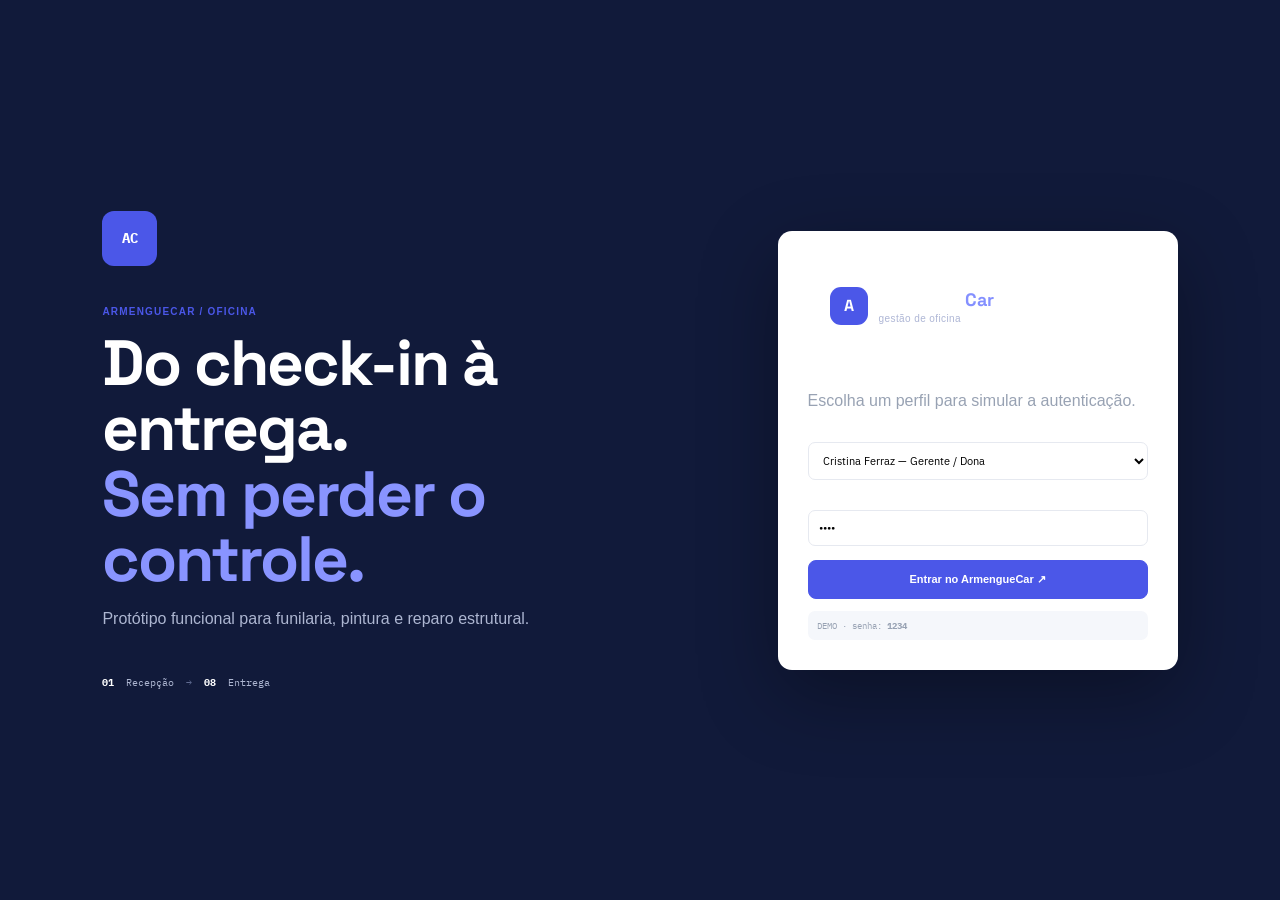
==== Frontend/index.html @ ece939ba "Organiza estrutura e corrige inicialização local" ====
<!doctype html>
<html lang="pt-BR">
  <head>
    <meta charset="UTF-8" />
    <meta name="viewport" content="width=device-width,initial-scale=1" />
    <title>ArmengueCar — Gestão de Oficina</title>
    <link rel="preconnect" href="https://fonts.googleapis.com" />
    <link
      href="https://fonts.googleapis.com/css2?family=IBM+Plex+Mono:wght@400;500;600&family=IBM+Plex+Sans:wght@400;500;600;700&family=Space+Grotesk:wght@500;600;700&display=swap"
      rel="stylesheet"
    />
    <link rel="stylesheet" href="css/base.css" />
    <link rel="stylesheet" href="css/layout.css" />
    <link rel="stylesheet" href="css/components.css" />
    <link rel="stylesheet" href="css/login.css" />
    <link rel="stylesheet" href="css/responsive.css" />
  </head>
  <body>
    <div id="login" class="login-screen">
      <div class="login-copy">
        <div class="login-mark">AC</div>
        <span class="eyebrow">ARMENGUECAR / OFICINA</span>
        <h1>Do check-in à entrega.<br /><em>Sem perder o controle.</em></h1>
        <p>Protótipo funcional para funilaria, pintura e reparo estrutural.</p>
        <div class="login-flow"><b>01</b> Recepção <i>→</i><b>08</b> Entrega</div>
      </div>
      <form id="loginForm" class="login-card">
        <div class="brand">
          <div class="brand-mark">A</div>
          <div>
            <strong>Armengue<span>Car</span></strong
            ><small>gestão de oficina</small>
          </div>
        </div>
        <h2>Acessar sistema</h2>
        <p class="muted">Escolha um perfil para simular a autenticação.</p>
        <label
          >Perfil<select id="loginRole">
            <option value="gerente">Cristina Ferraz — Gerente / Dona</option>
            <option value="mecanico">Marcos Andrade — Mecânico / Funileiro</option>
            <option value="cliente">Eduardo Ramos — Cliente</option>
            <option value="admin">Paula Menezes — Administradora</option>
          </select></label
        ><label>Senha<input type="password" value="1234" /></label
        ><button class="btn primary full">Entrar no ArmengueCar ↗</button>
        <div class="demo-note">DEMO · senha: <b>1234</b></div>
      </form>
    </div>
    <div class="app-shell hidden" id="shell">
      <aside class="sidebar" id="sidebar">
        <div class="brand">
          <div class="brand-mark">A</div>
          <div>
            <strong>Armengue<span>Car</span></strong
            ><small>gestão de oficina</small>
          </div>
        </div>
        <div class="role-card">
          <div class="avatar avatar-blue" id="roleAvatar">CF</div>
          <div>
            <strong id="currentUserName">Cristina Ferraz</strong><span id="currentUserRole">Gerente / Dona</span>
          </div>
          <button class="icon-btn" id="roleBtn">↕</button>
        </div>
        <nav class="nav" id="nav">
          <button class="nav-item active" data-view="dashboard"><span>▦</span>Visão geral</button
          ><button class="nav-item" data-view="kanban"><span>▤</span>Kanban</button
          ><button class="nav-item" data-view="orders"><span>▣</span>Ordens de serviço</button
          ><button class="nav-item" data-view="clients"><span>♙</span>Clientes e veículos</button
          ><button class="nav-item" data-view="stock">
            <span>◫</span>Estoque <b class="nav-count" id="stockCount">0</b></button
          ><button class="nav-item" data-view="reports"><span>◒</span>Indicadores</button
          ><button class="nav-item" data-view="notifications">
            <span>◌</span>Notificações <b class="nav-count" id="notifCount">0</b></button
          ><button class="nav-item" data-view="portal"><span>▱</span>Portal do cliente</button>
          <div class="nav-sep"></div>
          <button class="nav-item" data-view="users" data-role="admin"><span>♙</span>Usuários</button
          ><button class="nav-item" data-view="audit" data-role="admin"><span>⌁</span>Auditoria</button
          ><button class="nav-item" data-view="settings"><span>⚙</span>Configurações</button>
        </nav>
        <div class="sidebar-bottom">
          <div class="status-dot"><i></i>Sistema operacional</div>
          <button class="logout" id="logoutBtn">↪ Sair</button>
        </div>
      </aside>
      <main class="main">
        <header class="topbar">
          <button class="mobile-menu" id="mobileMenu">☰</button>
          <div class="breadcrumbs"><span>ArmengueCar</span><b>/</b><strong id="pageTitle">Visão geral</strong></div>
          <div class="top-actions"><button class="top-icon" id="searchBtn">⌕</button></div>
        </header>
        <section class="content" id="app"></section>
      </main>
    </div>
    <div class="modal-backdrop hidden" id="modalBackdrop"><div class="modal" id="modal"></div></div>
    <div class="toast hidden" id="toast"></div>
    <script src="js/utils.js"></script>
    <script src="js/data.js"></script>
    <script src="js/state.js"></script>
    <script src="js/views.js"></script>
    <script src="js/order-detail.js"></script>
    <script src="js/modals.js"></script>
    <script src="js/actions.js"></script>
    <script src="js/main.js"></script>
  </body>
</html>
---- Frontend/css/base.css ----
/* ===== Variáveis globais ===== */
:root {
  --navy: #111a3a;
  --royal: #4b57e8;
  --royal2: #6873ff;
  --ice: #f5f7fb;
  --ink: #18213d;
  --slate: #667085;
  --muted: #98a2b3;
  --line: #e6e9f0;
  --green: #168a5b;
  --green-bg: #eaf8f1;
  --amber: #b36a00;
  --amber-bg: #fff5df;
  --red: #c83f55;
  --red-bg: #fff0f2;
  --cyan: #087f9f;
  --cyan-bg: #eaf8fc;
  --shadow: 0 14px 40px rgba(22, 32, 72, .08);
}

/* ===== Reset básico ===== */
* {
  box-sizing: border-box;
}

html, body {
  margin: 0;
  min-height: 100%;
  font-family: "DM Sans", sans-serif;
  color: var(--ink);
  background: var(--ice);
}

button, input, select, textarea {
  font: inherit;
}

button {
  cursor: pointer;
}

/* ===== Utilitários ===== */
.muted {
  color: var(--muted);
}

.hidden {
  display: none !important;
}

.full {
  width: 100%;
}
---- Frontend/css/layout.css ----
/* ===== Estrutura geral do app ===== */
.app-shell {
  display: flex;
  min-height: 100vh;
}

/* ===== Sidebar ===== */
.sidebar {
  width: 254px;
  background: var(--navy);
  color: #fff;
  display: flex;
  flex-direction: column;
  position: fixed;
  inset: 0 auto 0 0;
  z-index: 20;
}

.brand {
  display: flex;
  align-items: center;
  gap: 11px;
  padding: 26px 22px 20px;
}
.brand-mark {
  width: 38px;
  height: 38px;
  border-radius: 11px;
  background: var(--royal);
  display: grid;
  place-items: center;
  font-family: "Space Grotesk";
  font-weight: 700;
}
.brand strong {
  display: block;
  font-family: "Space Grotesk";
  font-size: 18px;
}
.brand strong span {
  color: #8490ff;
}
.brand small {
  display: block;
  color: #aeb6d5;
  font-size: 10px;
  margin-top: 2px;
  letter-spacing: .04em;
}

.role-card {
  margin: 10px 14px 20px;
  padding: 12px;
  border: 1px solid rgba(255, 255, 255, .11);
  background: rgba(255, 255, 255, .05);
  border-radius: 12px;
  display: flex;
  align-items: center;
  gap: 10px;
}
.role-card > div:nth-child(2) {
  min-width: 0;
  flex: 1;
}
.role-card strong, .role-card span {
  display: block;
  white-space: nowrap;
  overflow: hidden;
  text-overflow: ellipsis;
}
.role-card strong {
  font-size: 12px;
}
.role-card span {
  font-size: 10px;
  color: #aeb6d5;
  margin-top: 2px;
}
.icon-btn {
  background: transparent;
  border: 0;
  color: #b9c2e7;
}

.avatar {
  width: 32px;
  height: 32px;
  border-radius: 50%;
  display: grid;
  place-items: center;
  font-size: 10px;
  font-weight: 700;
  flex: none;
}
.avatar-blue { background: #e4e8ff; color: #4450db; }
.avatar-green { background: #dff6eb; color: #168a5b; }
.avatar-orange { background: #fff0d5; color: #a76100; }
.avatar-purple { background: #eee8ff; color: #6b45c8; }

.nav {
  padding: 0 12px;
}
.nav-item {
  width: 100%;
  border: 0;
  background: transparent;
  color: #b7c0de;
  padding: 11px 12px;
  border-radius: 9px;
  text-align: left;
  display: flex;
  align-items: center;
  gap: 11px;
  font-size: 12px;
  margin-bottom: 3px;
}
.nav-item span {
  width: 18px;
  text-align: center;
  font-size: 16px;
}
.nav-item:hover, .nav-item.active {
  background: #242e57;
  color: #fff;
}
.nav-item.active {
  box-shadow: inset 3px 0 var(--royal2);
}
.nav-count {
  margin-left: auto;
  background: #f3b64a;
  color: #30210a;
  border-radius: 10px;
  padding: 2px 6px;
  font-size: 9px;
}
.nav-sep {
  height: 1px;
  background: rgba(255, 255, 255, .1);
  margin: 13px 8px;
}

.sidebar-bottom {
  margin-top: auto;
  padding: 16px;
  border-top: 1px solid rgba(255, 255, 255, .09);
  display: flex;
  justify-content: space-between;
  align-items: center;
}
.status-dot {
  font-size: 9px;
  color: #aeb6d5;
}
.status-dot i {
  display: inline-block;
  width: 6px;
  height: 6px;
  background: #2ed18c;
  border-radius: 50%;
  margin-right: 5px;
}
.logout {
  border: 0;
  background: transparent;
  color: #aeb6d5;
  font-size: 10px;
}

/* ===== Área principal ===== */
.main {
  margin-left: 254px;
  min-width: 0;
  flex: 1;
}
.topbar {
  height: 68px;
  background: #fff;
  border-bottom: 1px solid var(--line);
  display: flex;
  align-items: center;
  justify-content: space-between;
  padding: 0 34px;
  position: sticky;
  top: 0;
  z-index: 10;
}
.breadcrumbs {
  display: flex;
  gap: 9px;
  align-items: center;
  font-size: 12px;
}
.breadcrumbs span { color: var(--muted); }
.breadcrumbs b { color: #c5cad5; }
.top-actions {
  display: flex;
  align-items: center;
  gap: 12px;
}
.top-icon {
  width: 32px;
  height: 32px;
  border: 1px solid var(--line);
  border-radius: 8px;
  background: #fff;
  color: var(--slate);
  position: relative;
}
.mobile-menu {
  display: none;
  border: 0;
  background: transparent;
  font-size: 22px;
}

.content {
  padding: 30px 34px 50px;
  max-width: 1500px;
  margin: auto;
}

.page-head {
  display: flex;
  justify-content: space-between;
  align-items: flex-start;
  gap: 20px;
  margin-bottom: 26px;
}
.eyebrow {
  font-size: 10px;
  text-transform: uppercase;
  letter-spacing: .12em;
  color: var(--royal);
  font-weight: 700;
}
.page-head h1 {
  font: 700 27px "Space Grotesk";
  margin: 6px 0;
}
.page-head p {
  margin: 0;
  color: var(--slate);
  font-size: 12px;
}
.actions {
  display: flex;
  gap: 8px;
  flex-wrap: wrap;
}

.grid-2 {
  display: grid;
  grid-template-columns: 1.45fr .85fr;
  gap: 16px;
}
---- Frontend/css/components.css ----
/* ===== Botões ===== */
.btn {
  border: 1px solid var(--line);
  background: #fff;
  border-radius: 8px;
  padding: 9px 13px;
  font-size: 11px;
  font-weight: 700;
  color: var(--ink);
}
.btn:hover { border-color: #c8cce0; }
.btn.primary { background: var(--royal); border-color: var(--royal); color: #fff; }
.btn.success { background: var(--green); border-color: var(--green); color: #fff; }
.btn.danger { background: var(--red-bg); border-color: #ffd1d8; color: var(--red); }
.btn.sm { padding: 7px 9px; font-size: 10px; }

/* ===== Cards e KPIs ===== */
.kpis {
  display: grid;
  grid-template-columns: repeat(4, 1fr);
  gap: 14px;
  margin-bottom: 18px;
}
.card {
  background: #fff;
  border: 1px solid var(--line);
  border-radius: 12px;
  box-shadow: 0 3px 12px rgba(20, 30, 70, .025);
}
.kpi { padding: 18px; }
.kpi-top {
  display: flex;
  justify-content: space-between;
  color: var(--slate);
  font-size: 10px;
}
.kpi strong {
  display: block;
  font: 700 24px "Space Grotesk";
  margin: 12px 0 3px;
}
.trend { font-size: 9px; color: var(--green); }
.kpi-click { cursor: pointer; transition: .15s; }
.kpi-click:hover { box-shadow: var(--shadow); transform: translateY(-1px); }

.card-head {
  padding: 16px 18px;
  border-bottom: 1px solid var(--line);
  display: flex;
  justify-content: space-between;
  align-items: center;
}
.card-head h2 { font: 600 14px "Space Grotesk"; margin: 0; }
.card-head small { font-size: 9px; color: var(--slate); }
.card-body { padding: 18px; }

/* ===== Fluxo operacional (dashboard) ===== */
.status-strip {
  display: grid;
  grid-template-columns: repeat(8, minmax(120px, 1fr));
  gap: 8px;
  overflow: auto;
}
.status-chip {
  padding: 10px;
  border: 1px solid var(--line);
  border-radius: 9px;
  background: #fff;
  min-width: 125px;
}
.status-chip b { font: 700 18px "Space Grotesk"; display: block; }
.status-chip span { font-size: 9px; color: var(--slate); display: block; margin-top: 2px; }
.status-chip .bar { height: 3px; background: #e8ebf2; margin-top: 9px; border-radius: 5px; overflow: hidden; }
.status-chip .bar i { display: block; height: 100%; background: var(--royal); width: 60%; }

.list { display: flex; flex-direction: column; }
.list-row {
  display: grid;
  grid-template-columns: 1fr auto;
  gap: 10px;
  padding: 12px 0;
  border-bottom: 1px solid var(--line);
  align-items: center;
}
.list-row:last-child { border-bottom: 0; }
.list-main { display: flex; gap: 10px; align-items: center; }
.car-thumb {
  width: 42px;
  height: 34px;
  border-radius: 8px;
  background: #eef0f5;
  display: grid;
  place-items: center;
  font-size: 17px;
}
.list-row strong { font-size: 11px; }
.list-row span { font-size: 9px; color: var(--slate); display: block; margin-top: 2px; }

/* ===== Badges ===== */
.badge {
  display: inline-flex;
  align-items: center;
  border-radius: 20px;
  padding: 4px 8px;
  font-size: 8px;
  font-weight: 700;
}
.badge.blue { background: #eceeff; color: #4854df; }
.badge.green { background: var(--green-bg); color: var(--green); }
.badge.amber { background: var(--amber-bg); color: var(--amber); }
.badge.red { background: var(--red-bg); color: var(--red); }
.badge.gray { background: #f0f2f5; color: #687385; }
.badge.cyan { background: var(--cyan-bg); color: var(--cyan); }

/* ===== Tabelas ===== */
.table-wrap { overflow: auto; }
.data-table { width: 100%; border-collapse: collapse; }
.data-table th, .data-table td {
  text-align: left;
  padding: 12px 14px;
  border-bottom: 1px solid var(--line);
  font-size: 10px;
  white-space: nowrap;
}
.data-table th {
  font-size: 9px;
  text-transform: uppercase;
  letter-spacing: .07em;
  color: var(--muted);
  font-weight: 700;
  background: #fbfcfe;
}
.data-table tr:hover td { background: #fafbff; }

/* ===== Kanban ===== */
.kanban {
  display: grid;
  grid-template-columns: repeat(8, minmax(210px, 1fr));
  gap: 10px;
  overflow: auto;
  padding-bottom: 10px;
}
.kanban-col {
  background: #eef1f6;
  border-radius: 10px;
  padding: 9px;
  min-height: 500px;
}
.kanban-title {
  display: flex;
  justify-content: space-between;
  align-items: center;
  padding: 5px 4px 10px;
}
.kanban-title strong { font-size: 10px; }
.kanban-title span { font-size: 9px; color: var(--slate); }
.kanban-card {
  background: #fff;
  border: 1px solid var(--line);
  border-radius: 9px;
  padding: 11px;
  margin-bottom: 8px;
  box-shadow: 0 2px 5px rgba(30, 40, 80, .03);
}
.kanban-card:hover { box-shadow: var(--shadow); transform: translateY(-1px); }
.kanban-card .tag { font-size: 8px; color: var(--royal); font-weight: 700; }
.kanban-card h4 { font-size: 11px; margin: 7px 0 3px; }
.kanban-card p { font-size: 9px; color: var(--slate); margin: 0 0 10px; }
.kanban-foot { display: flex; justify-content: space-between; align-items: center; }
.mini-avatar {
  width: 22px;
  height: 22px;
  border-radius: 50%;
  display: grid;
  place-items: center;
  font-size: 7px;
  font-weight: 700;
  background: #e9ecff;
  color: #4b57e8;
}

/* ===== Filtros e campos ===== */
.filters { display: flex; gap: 8px; flex-wrap: wrap; margin-bottom: 16px; }
.field {
  height: 34px;
  border: 1px solid var(--line);
  background: #fff;
  border-radius: 8px;
  padding: 0 10px;
  font-size: 10px;
  color: var(--slate);
  outline: none;
}

/* ===== Estoque / progresso ===== */
.stock-low { color: var(--red); font-weight: 700; }
.stock-ok { color: var(--green); font-weight: 700; }
.progress {
  height: 6px;
  background: #edf0f5;
  border-radius: 9px;
  overflow: hidden;
  min-width: 80px;
}
.progress i { height: 100%; display: block; background: var(--royal); }

/* ===== Indicadores (relatórios) ===== */
.mini-bars { display: flex; align-items: end; gap: 10px; height: 180px; }
.mini-bars > div { flex: 1; text-align: center; font: 8px 'IBM Plex Mono'; color: var(--muted); }
.mini-bars i {
  display: block;
  background: var(--royal);
  width: 70%;
  margin: 0 auto 5px;
  border-radius: 4px 4px 0 0;
}

/* ===== Notificações ===== */
.notification {
  padding: 13px 0;
  border-bottom: 1px solid var(--line);
  display: flex;
  gap: 11px;
}
.notification:last-child { border-bottom: 0; }
.n-dot { width: 8px; height: 8px; border-radius: 50%; margin-top: 4px; background: var(--royal); }
.notification h4 { font-size: 10px; margin: 0 0 4px; }
.notification p { font-size: 9px; color: var(--slate); margin: 0; }
.notification time { font-size: 8px; color: var(--muted); }
.notification-click { cursor: pointer; border-radius: 9px; transition: .15s; }
.notification-click:hover { background: #fafbff; }

/* ===== Estado vazio ===== */
.empty { padding: 50px 20px; text-align: center; color: var(--slate); }
.empty strong { display: block; color: var(--ink); margin-bottom: 5px; }

/* ===== Modais ===== */
.modal-backdrop {
  position: fixed;
  inset: 0;
  background: rgba(10, 17, 39, .48);
  z-index: 50;
  display: grid;
  place-items: center;
  padding: 20px;
}
.modal {
  background: #fff;
  border-radius: 14px;
  width: min(700px, 100%);
  max-height: 90vh;
  overflow: auto;
  box-shadow: 0 30px 80px rgba(0, 0, 0, .25);
}
.modal-head {
  padding: 18px 20px;
  border-bottom: 1px solid var(--line);
  display: flex;
  justify-content: space-between;
}
.modal-head h2 { font: 600 17px "Space Grotesk"; margin: 0; }
.modal-close { border: 0; background: #f1f3f7; width: 28px; height: 28px; border-radius: 7px; }
.modal-body { padding: 20px; }
.form-grid { display: grid; grid-template-columns: 1fr 1fr; gap: 12px; }
.form-field label { display: block; font-size: 9px; color: var(--slate); margin-bottom: 5px; }
.form-field input, .form-field select, .form-field textarea {
  width: 100%;
  border: 1px solid var(--line);
  border-radius: 8px;
  padding: 9px;
  font-size: 10px;
  outline: none;
}
.form-field textarea { min-height: 90px; resize: vertical; }
.form-field small { display: block; margin-top: 5px; font-size: 9px; }
.form-full { grid-column: 1 / -1; }
.modal-actions { display: flex; justify-content: flex-end; gap: 8px; margin-top: 18px; }
.toast {
  position: fixed;
  right: 24px;
  bottom: 24px;
  background: var(--navy);
  color: #fff;
  padding: 12px 16px;
  border-radius: 9px;
  font-size: 10px;
  z-index: 70;
  box-shadow: var(--shadow);
}

/* ===== Detalhe da OS ===== */
.detail-grid { display: grid; grid-template-columns: 1.3fr .7fr; gap: 16px; }
.detail-actions { display: flex; gap: 8px; flex-wrap: wrap; margin-top: 12px; }
.timeline { position: relative; }
.timeline-item { display: flex; gap: 12px; padding: 0 0 18px; }
.timeline-dot {
  width: 12px;
  height: 12px;
  border-radius: 50%;
  background: var(--royal);
  border: 3px solid #e7e9ff;
  flex: none;
  margin-top: 3px;
}
.timeline-item strong { font-size: 10px; }
.timeline-item p { font-size: 9px; color: var(--slate); margin: 3px 0 0; }

.check { display: flex; align-items: center; gap: 8px; padding: 10px 0; border-bottom: 1px solid var(--line); font-size: 10px; }
.check input { accent-color: var(--royal); }
.checklist { display: grid; gap: 8px; }
.check-row {
  display: flex;
  gap: 8px;
  align-items: center;
  border: 1px solid var(--line);
  border-radius: 7px;
  padding: 10px;
  font-size: 10px;
}
.check-row input { accent-color: var(--royal); }

.evidence-grid { display: grid; grid-template-columns: repeat(3, 1fr); gap: 8px; }
.evidence-photo {
  height: 110px;
  border-radius: 8px;
  border: 1px solid var(--line);
  background: linear-gradient(135deg, #dfe4ef, #f9fafc);
  display: grid;
  place-items: center;
  font: 9px 'IBM Plex Mono';
  color: #79839a;
}
.evidence-add {
  cursor: pointer;
  border: 1px dashed #c8cce0;
  color: var(--slate);
  font: 9px 'IBM Plex Mono';
  text-align: center;
  transition: .15s;
}
.evidence-add:hover { border-color: var(--royal); color: var(--royal); background: #fafbff; }

.rule-box {
  background: #fafbfe;
  border: 1px dashed #cbd1df;
  padding: 11px;
  border-radius: 8px;
  font-size: 10px;
  margin: 7px 0;
}
.rule-box b { display: block; font-size: 9px; margin-bottom: 3px; }

/* ===== Portal do cliente ===== */
.portal-track { display: grid; grid-template-columns: repeat(8, 1fr); gap: 3px; }
.portal-step { text-align: center; font-size: 8px; color: #8b93a5; }
.portal-step i { height: 5px; background: #e3e7ef; display: block; margin-bottom: 6px; border-radius: 3px; }
.portal-step.done i, .portal-step.current i { background: var(--royal); }

/* ===== Usuários / permissões ===== */
.permission-grid { display: grid; grid-template-columns: 1fr 1fr; gap: 8px; }
.perm-head { display: flex; align-items: center; gap: 12px; margin-bottom: 6px; }
.perm-head strong { display: block; font-size: 12px; }
.perm-head span { font-size: 10px; }
.row-actions { display: flex; gap: 6px; flex-wrap: wrap; }
---- Frontend/css/login.css ----
.login-screen {
  min-height: 100vh;
  background: var(--navy);
  display: grid;
  grid-template-columns: 1.2fr .8fr;
  gap: 7%;
  align-items: center;
  padding: 5% 8%;
  color: #fff;
}
.login-copy h1 {
  font: 700 clamp(38px, 5vw, 65px) 'Space Grotesk';
  line-height: 1.02;
  letter-spacing: -2px;
  margin: 12px 0 18px;
}
.login-copy h1 em { color: #8994ff; font-style: normal; }
.login-copy p { color: #adb6d1; max-width: 480px; }
.login-mark {
  width: 55px;
  height: 55px;
  display: grid;
  place-items: center;
  background: var(--royal);
  border-radius: 12px;
  font: 700 14px 'IBM Plex Mono';
  margin-bottom: 35px;
}
.login-flow {
  margin-top: 48px;
  font: 10px 'IBM Plex Mono';
  color: #adb6d1;
  display: flex;
  gap: 12px;
}
.login-flow b { color: #fff; }
.login-flow i { color: #606b91; }

.login-card {
  background: #fff;
  color: var(--text);
  padding: 30px;
  border-radius: 14px;
  max-width: 450px;
  width: 100%;
  box-shadow: 0 25px 80px #0005;
}
.login-card h2 { font: 700 24px 'Space Grotesk'; margin: 0 0 5px; }
.login-card label { display: grid; gap: 5px; margin: 14px 0; font-size: 10px; font-weight: 600; }
.login-card input, .login-card select {
  border: 1px solid var(--line);
  border-radius: 7px;
  padding: 10px;
  font: 11px 'IBM Plex Sans';
  background: #fff;
}
.login-card .full { width: 100%; padding: 12px; }

.demo-note {
  margin-top: 12px;
  background: var(--ice);
  padding: 9px;
  border-radius: 7px;
  font: 9px 'IBM Plex Mono';
  color: var(--muted);
}
---- Frontend/css/responsive.css ----
@media (max-width: 1100px) {
  .sidebar { width: 220px; }
  .main { margin-left: 220px; }
  .kpis { grid-template-columns: repeat(2, 1fr); }
  .status-strip { grid-template-columns: repeat(4, 1fr); }
  .grid-2, .detail-grid { grid-template-columns: 1fr; }
}

@media (max-width: 760px) {
  .sidebar { transform: translateX(-100%); transition: .2s; width: 260px; }
  .sidebar.open { transform: none; }
  .main { margin-left: 0; }
  .topbar { padding: 0 16px; }
  .mobile-menu { display: block; }
  .content { padding: 22px 16px 40px; }
  .kpis { grid-template-columns: 1fr 1fr; }
  .page-head { display: block; }
  .actions { margin-top: 14px; }
  .status-strip { grid-template-columns: repeat(2, 1fr); }
  .form-grid { grid-template-columns: 1fr; }
  .form-full { grid-column: auto; }
}

@media (max-width: 480px) {
  .kpis { grid-template-columns: 1fr; }
  .content { padding: 18px 12px; }
  .page-head h1 { font-size: 23px; }
  .permission-grid { grid-template-columns: 1fr; }
}

@media (max-width: 850px) {
  .login-screen { grid-template-columns: 1fr; padding: 25px; }
  .login-copy { display: none; }
  .sidebar { z-index: 40; }
  .content { padding: 18px 14px; }
  .evidence-grid { grid-template-columns: 1fr 1fr; }
  .portal-track { overflow: auto; grid-template-columns: repeat(8, 95px); }
}
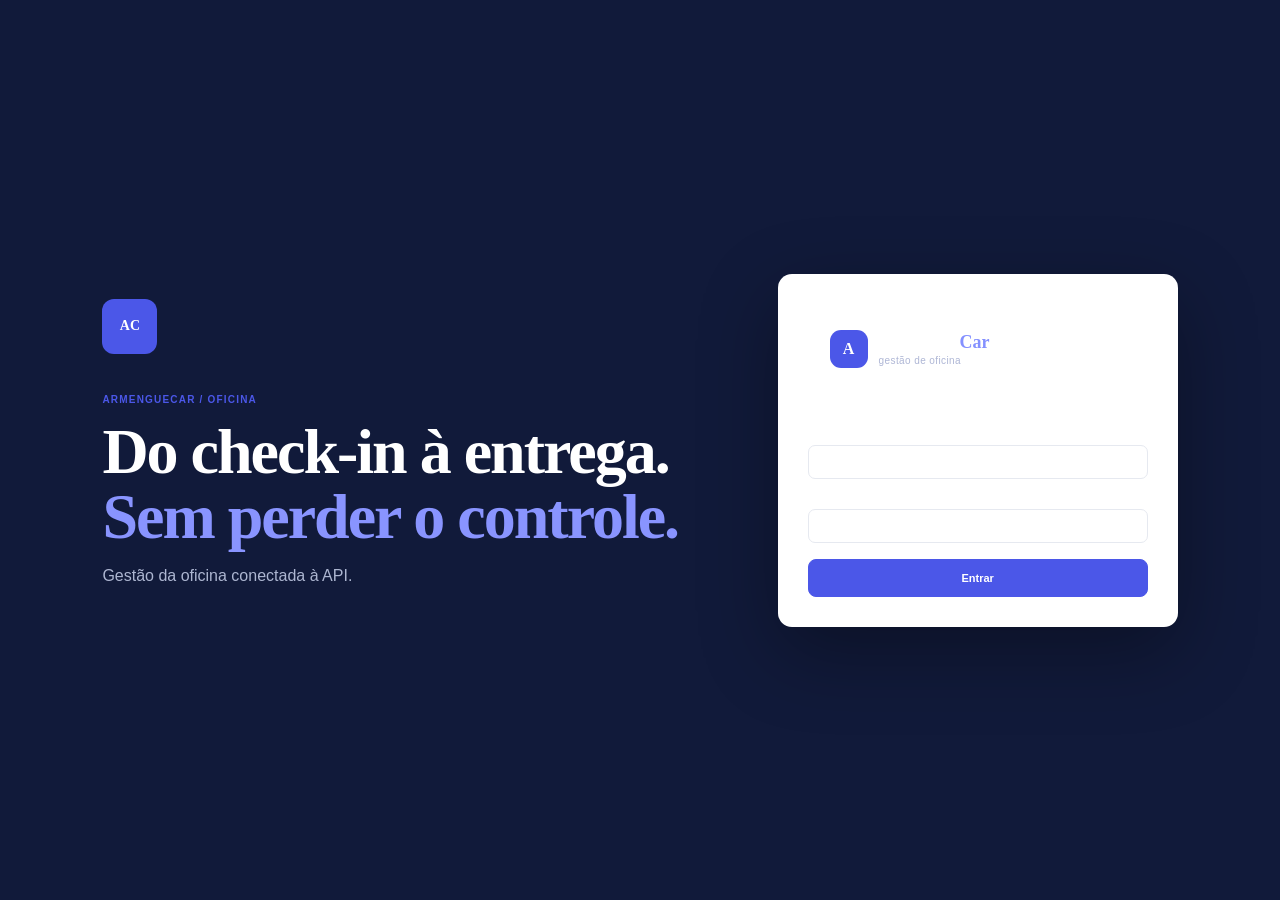
==== commit c8bbe23a: "Integra interface aos fluxos principais da API" ====
--- a/Frontend/index.html
+++ b/Frontend/index.html
@@ -1,106 +1,59 @@
 <!doctype html>
 <html lang="pt-BR">
-  <head>
-    <meta charset="UTF-8" />
-    <meta name="viewport" content="width=device-width,initial-scale=1" />
-    <title>ArmengueCar — Gestão de Oficina</title>
-    <link rel="preconnect" href="https://fonts.googleapis.com" />
-    <link
-      href="https://fonts.googleapis.com/css2?family=IBM+Plex+Mono:wght@400;500;600&family=IBM+Plex+Sans:wght@400;500;600;700&family=Space+Grotesk:wght@500;600;700&display=swap"
-      rel="stylesheet"
-    />
-    <link rel="stylesheet" href="css/base.css" />
-    <link rel="stylesheet" href="css/layout.css" />
-    <link rel="stylesheet" href="css/components.css" />
-    <link rel="stylesheet" href="css/login.css" />
-    <link rel="stylesheet" href="css/responsive.css" />
-  </head>
-  <body>
-    <div id="login" class="login-screen">
-      <div class="login-copy">
-        <div class="login-mark">AC</div>
-        <span class="eyebrow">ARMENGUECAR / OFICINA</span>
-        <h1>Do check-in à entrega.<br /><em>Sem perder o controle.</em></h1>
-        <p>Protótipo funcional para funilaria, pintura e reparo estrutural.</p>
-        <div class="login-flow"><b>01</b> Recepção <i>→</i><b>08</b> Entrega</div>
-      </div>
-      <form id="loginForm" class="login-card">
-        <div class="brand">
-          <div class="brand-mark">A</div>
-          <div>
-            <strong>Armengue<span>Car</span></strong
-            ><small>gestão de oficina</small>
-          </div>
-        </div>
-        <h2>Acessar sistema</h2>
-        <p class="muted">Escolha um perfil para simular a autenticação.</p>
-        <label
-          >Perfil<select id="loginRole">
-            <option value="gerente">Cristina Ferraz — Gerente / Dona</option>
-            <option value="mecanico">Marcos Andrade — Mecânico / Funileiro</option>
-            <option value="cliente">Eduardo Ramos — Cliente</option>
-            <option value="admin">Paula Menezes — Administradora</option>
-          </select></label
-        ><label>Senha<input type="password" value="1234" /></label
-        ><button class="btn primary full">Entrar no ArmengueCar ↗</button>
-        <div class="demo-note">DEMO · senha: <b>1234</b></div>
-      </form>
-    </div>
-    <div class="app-shell hidden" id="shell">
-      <aside class="sidebar" id="sidebar">
-        <div class="brand">
-          <div class="brand-mark">A</div>
-          <div>
-            <strong>Armengue<span>Car</span></strong
-            ><small>gestão de oficina</small>
-          </div>
-        </div>
-        <div class="role-card">
-          <div class="avatar avatar-blue" id="roleAvatar">CF</div>
-          <div>
-            <strong id="currentUserName">Cristina Ferraz</strong><span id="currentUserRole">Gerente / Dona</span>
-          </div>
-          <button class="icon-btn" id="roleBtn">↕</button>
-        </div>
-        <nav class="nav" id="nav">
-          <button class="nav-item active" data-view="dashboard"><span>▦</span>Visão geral</button
-          ><button class="nav-item" data-view="kanban"><span>▤</span>Kanban</button
-          ><button class="nav-item" data-view="orders"><span>▣</span>Ordens de serviço</button
-          ><button class="nav-item" data-view="clients"><span>♙</span>Clientes e veículos</button
-          ><button class="nav-item" data-view="stock">
-            <span>◫</span>Estoque <b class="nav-count" id="stockCount">0</b></button
-          ><button class="nav-item" data-view="reports"><span>◒</span>Indicadores</button
-          ><button class="nav-item" data-view="notifications">
-            <span>◌</span>Notificações <b class="nav-count" id="notifCount">0</b></button
-          ><button class="nav-item" data-view="portal"><span>▱</span>Portal do cliente</button>
-          <div class="nav-sep"></div>
-          <button class="nav-item" data-view="users" data-role="admin"><span>♙</span>Usuários</button
-          ><button class="nav-item" data-view="audit" data-role="admin"><span>⌁</span>Auditoria</button
-          ><button class="nav-item" data-view="settings"><span>⚙</span>Configurações</button>
-        </nav>
-        <div class="sidebar-bottom">
-          <div class="status-dot"><i></i>Sistema operacional</div>
-          <button class="logout" id="logoutBtn">↪ Sair</button>
-        </div>
-      </aside>
-      <main class="main">
-        <header class="topbar">
-          <button class="mobile-menu" id="mobileMenu">☰</button>
-          <div class="breadcrumbs"><span>ArmengueCar</span><b>/</b><strong id="pageTitle">Visão geral</strong></div>
-          <div class="top-actions"><button class="top-icon" id="searchBtn">⌕</button></div>
-        </header>
-        <section class="content" id="app"></section>
-      </main>
-    </div>
-    <div class="modal-backdrop hidden" id="modalBackdrop"><div class="modal" id="modal"></div></div>
-    <div class="toast hidden" id="toast"></div>
-    <script src="js/utils.js"></script>
-    <script src="js/data.js"></script>
-    <script src="js/state.js"></script>
-    <script src="js/views.js"></script>
-    <script src="js/order-detail.js"></script>
-    <script src="js/modals.js"></script>
-    <script src="js/actions.js"></script>
-    <script src="js/main.js"></script>
-  </body>
+<head>
+  <meta charset="utf-8">
+  <meta name="viewport" content="width=device-width, initial-scale=1">
+  <title>ArmengueCar — Gestão de oficina</title>
+  <link rel="stylesheet" href="css/base.css">
+  <link rel="stylesheet" href="css/layout.css">
+  <link rel="stylesheet" href="css/components.css">
+  <link rel="stylesheet" href="css/login.css">
+  <link rel="stylesheet" href="css/responsive.css">
+  <style>
+    .integration-note { margin: 12px 0; padding: 12px; border-radius: 8px; background: #eef4ff; }
+    .integration-error { color: #a21c24; white-space: pre-wrap; }
+    .integration-form { display: grid; gap: 12px; max-width: 650px; }
+    .integration-form label { display: grid; gap: 5px; }
+    .integration-form input, .integration-form select, .integration-form textarea { width: 100%; padding: 9px; }
+    .integration-actions { display: flex; gap: 8px; flex-wrap: wrap; margin: 10px 0; }
+    .integration-content { padding: 24px; }
+    .integration-head { display: flex; flex-wrap: wrap; justify-content: space-between; gap: 12px; align-items: center; margin-bottom: 22px; }
+    .integration-nav { display: flex; gap: 8px; flex-wrap: wrap; margin-bottom: 24px; }
+    .integration-nav button[aria-current="page"] { background: #244ec5; color: white; }
+    .integration-grid { display: grid; grid-template-columns: repeat(auto-fit, minmax(190px, 1fr)); gap: 14px; }
+    .integration-card { padding: 18px; border: 1px solid #dce3ef; border-radius: 10px; background: white; margin-bottom: 12px; }
+    .integration-card h2 { margin-bottom: 8px; }
+    .integration-table { overflow-x: auto; }
+    table { width: 100%; border-collapse: collapse; }
+    th, td { text-align: left; padding: 10px; border-bottom: 1px solid #e4e9f0; vertical-align: top; }
+    button:disabled { opacity: .55; cursor: wait; }
+  </style>
+</head>
+<body>
+<div id="login" class="login-screen">
+  <div class="login-copy"><div class="login-mark">AC</div><span class="eyebrow">ARMENGUECAR / OFICINA</span><h1>Do check-in à entrega.<br><em>Sem perder o controle.</em></h1><p>Gestão da oficina conectada à API.</p></div>
+  <form id="loginForm" class="login-card">
+    <div class="brand"><div class="brand-mark">A</div><div><strong>Armengue<span>Car</span></strong><small>gestão de oficina</small></div></div>
+    <h2>Acessar sistema</h2>
+    <label>E-mail<input id="email" type="email" autocomplete="username" required></label>
+    <label>Senha<input id="password" type="password" autocomplete="current-password" required></label>
+    <p id="loginError" class="integration-error" role="alert"></p>
+    <button class="btn primary full" type="submit">Entrar</button>
+  </form>
+</div>
+<main id="shell" class="integration-content hidden">
+  <header class="integration-head"><div><h1>ArmengueCar</h1><p id="currentUser" class="muted"></p></div><button class="btn" id="logoutBtn">Sair</button></header>
+  <nav class="integration-nav" aria-label="Navegação principal">
+    <button class="btn" data-view="dashboard">Visão geral</button>
+    <button class="btn" data-view="orders">Ordens de serviço</button>
+    <button class="btn" data-view="clients">Clientes</button>
+    <button class="btn" data-view="stock">Estoque</button>
+    <button class="btn" data-view="notifications">Notificações</button>
+    <button class="btn" data-view="users">Usuários</button>
+  </nav>
+  <p id="error" class="integration-error" role="alert"></p>
+  <section id="app"></section>
+</main>
+<script src="js/api-app.js"></script>
+</body>
 </html>
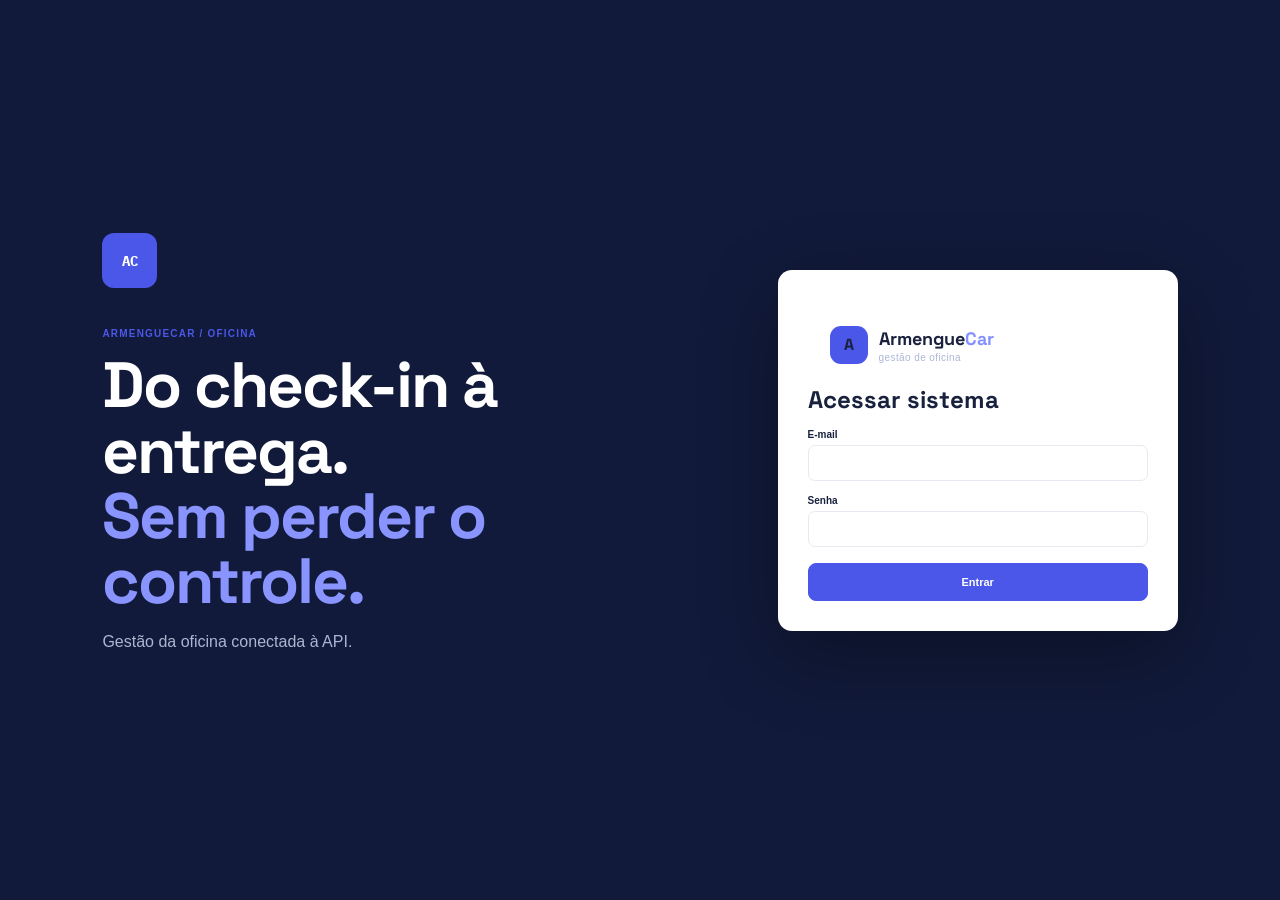
==== commit 9724d3b6: "Adiciona fotos do reparo e recupera visual do painel" ====
--- a/Frontend/index.html
+++ b/Frontend/index.html
@@ -4,6 +4,8 @@
   <meta charset="utf-8">
   <meta name="viewport" content="width=device-width, initial-scale=1">
   <title>ArmengueCar — Gestão de oficina</title>
+  <link rel="preconnect" href="https://fonts.googleapis.com">
+  <link rel="stylesheet" href="https://fonts.googleapis.com/css2?family=IBM+Plex+Mono:wght@400;500;600&family=IBM+Plex+Sans:wght@400;500;600;700&family=Space+Grotesk:wght@500;600;700&display=swap">
   <link rel="stylesheet" href="css/base.css">
   <link rel="stylesheet" href="css/layout.css">
   <link rel="stylesheet" href="css/components.css">
@@ -19,11 +21,21 @@
     .integration-content { padding: 24px; }
     .integration-head { display: flex; flex-wrap: wrap; justify-content: space-between; gap: 12px; align-items: center; margin-bottom: 22px; }
     .integration-nav { display: flex; gap: 8px; flex-wrap: wrap; margin-bottom: 24px; }
-    .integration-nav button[aria-current="page"] { background: #244ec5; color: white; }
+    .nav-item[aria-current="page"] { background: #242e57; color: #fff; box-shadow: inset 3px 0 var(--royal2); }
+    .nav-item[hidden] { display: none; }
+    .integration-form input:not([type=checkbox]), .integration-form select, .integration-form textarea { border: 1px solid var(--line); border-radius: 8px; background: white; }
+    .integration-table { background: white; border: 1px solid var(--line); border-radius: 12px; }
+    .sidebar { overflow-y: auto; }
     .integration-grid { display: grid; grid-template-columns: repeat(auto-fit, minmax(190px, 1fr)); gap: 14px; }
     .integration-card { padding: 18px; border: 1px solid #dce3ef; border-radius: 10px; background: white; margin-bottom: 12px; }
     .integration-card h2 { margin-bottom: 8px; }
     .integration-table { overflow-x: auto; }
+    .kanban-board { display: grid; grid-template-columns: repeat(8, minmax(200px, 1fr)); gap: 12px; overflow-x: auto; padding-bottom: 14px; align-items: start; }
+    .kanban-column { background: #edf1f7; border-radius: 10px; padding: 10px; min-height: 180px; }
+    .kanban-column h3 { font-size: 14px; margin: 3px 0 12px; }
+    .kanban-card-real { padding: 12px; border: 1px solid #dce3ef; border-radius: 8px; background: white; margin-bottom: 8px; overflow-wrap: anywhere; }
+    .kanban-card-real p { margin: 5px 0; }
+    .kanban-filter { margin: 10px 0 16px; max-width: 420px; width: 100%; padding: 10px; }
     table { width: 100%; border-collapse: collapse; }
     th, td { text-align: left; padding: 10px; border-bottom: 1px solid #e4e9f0; vertical-align: top; }
     button:disabled { opacity: .55; cursor: wait; }
@@ -41,19 +53,27 @@
     <button class="btn primary full" type="submit">Entrar</button>
   </form>
 </div>
-<main id="shell" class="integration-content hidden">
-  <header class="integration-head"><div><h1>ArmengueCar</h1><p id="currentUser" class="muted"></p></div><button class="btn" id="logoutBtn">Sair</button></header>
-  <nav class="integration-nav" aria-label="Navegação principal">
-    <button class="btn" data-view="dashboard">Visão geral</button>
-    <button class="btn" data-view="orders">Ordens de serviço</button>
-    <button class="btn" data-view="clients">Clientes</button>
-    <button class="btn" data-view="stock">Estoque</button>
-    <button class="btn" data-view="notifications">Notificações</button>
-    <button class="btn" data-view="users">Usuários</button>
-  </nav>
-  <p id="error" class="integration-error" role="alert"></p>
-  <section id="app"></section>
-</main>
+<div id="shell" class="app-shell hidden">
+  <aside class="sidebar" id="sidebar">
+    <div class="brand"><div class="brand-mark">A</div><div><strong>Armengue<span>Car</span></strong><small>gestão de oficina</small></div></div>
+    <div class="role-card"><div class="avatar avatar-blue" id="roleAvatar">AC</div><div><strong id="currentUser"></strong></div></div>
+    <nav class="nav" aria-label="Navegação principal">
+      <button class="nav-item" data-view="portal" hidden><span>▱</span>Meus veículos</button>
+      <button class="nav-item" data-view="dashboard"><span>▦</span>Visão geral</button>
+      <button class="nav-item" data-view="kanban"><span>▤</span>Kanban</button>
+      <button class="nav-item" data-view="orders"><span>▣</span>Ordens de serviço</button>
+      <button class="nav-item" data-view="clients"><span>♙</span>Clientes</button>
+      <button class="nav-item" data-view="vehicles"><span>▱</span>Veículos</button>
+      <button class="nav-item" data-view="stock"><span>◫</span>Estoque</button>
+      <button class="nav-item" data-view="notifications"><span>◌</span>Notificações</button>
+      <button class="nav-item" data-view="users"><span>♙</span>Usuários</button>
+    </nav>
+    <div class="sidebar-bottom"><span class="status-dot">ArmengueCar</span><button class="logout" id="logoutBtn">↪ Sair</button></div>
+  </aside>
+  <main class="main"><header class="topbar"><button class="mobile-menu" id="mobileMenu" type="button" aria-label="Abrir menu" aria-expanded="false">☰</button><div class="breadcrumbs"><span>ArmengueCar</span><b>/</b><strong id="pageTitle">Visão geral</strong></div></header>
+    <div class="content"><p id="error" class="integration-error" role="alert"></p><section id="app"></section></div>
+  </main>
+</div>
 <script src="js/api-app.js"></script>
 </body>
 </html>
--- a/Frontend/css/login.css
+++ b/Frontend/css/login.css
@@ -38,7 +38,7 @@
 
 .login-card {
   background: #fff;
-  color: var(--text);
+  color: var(--ink);
   padding: 30px;
   border-radius: 14px;
   max-width: 450px;
